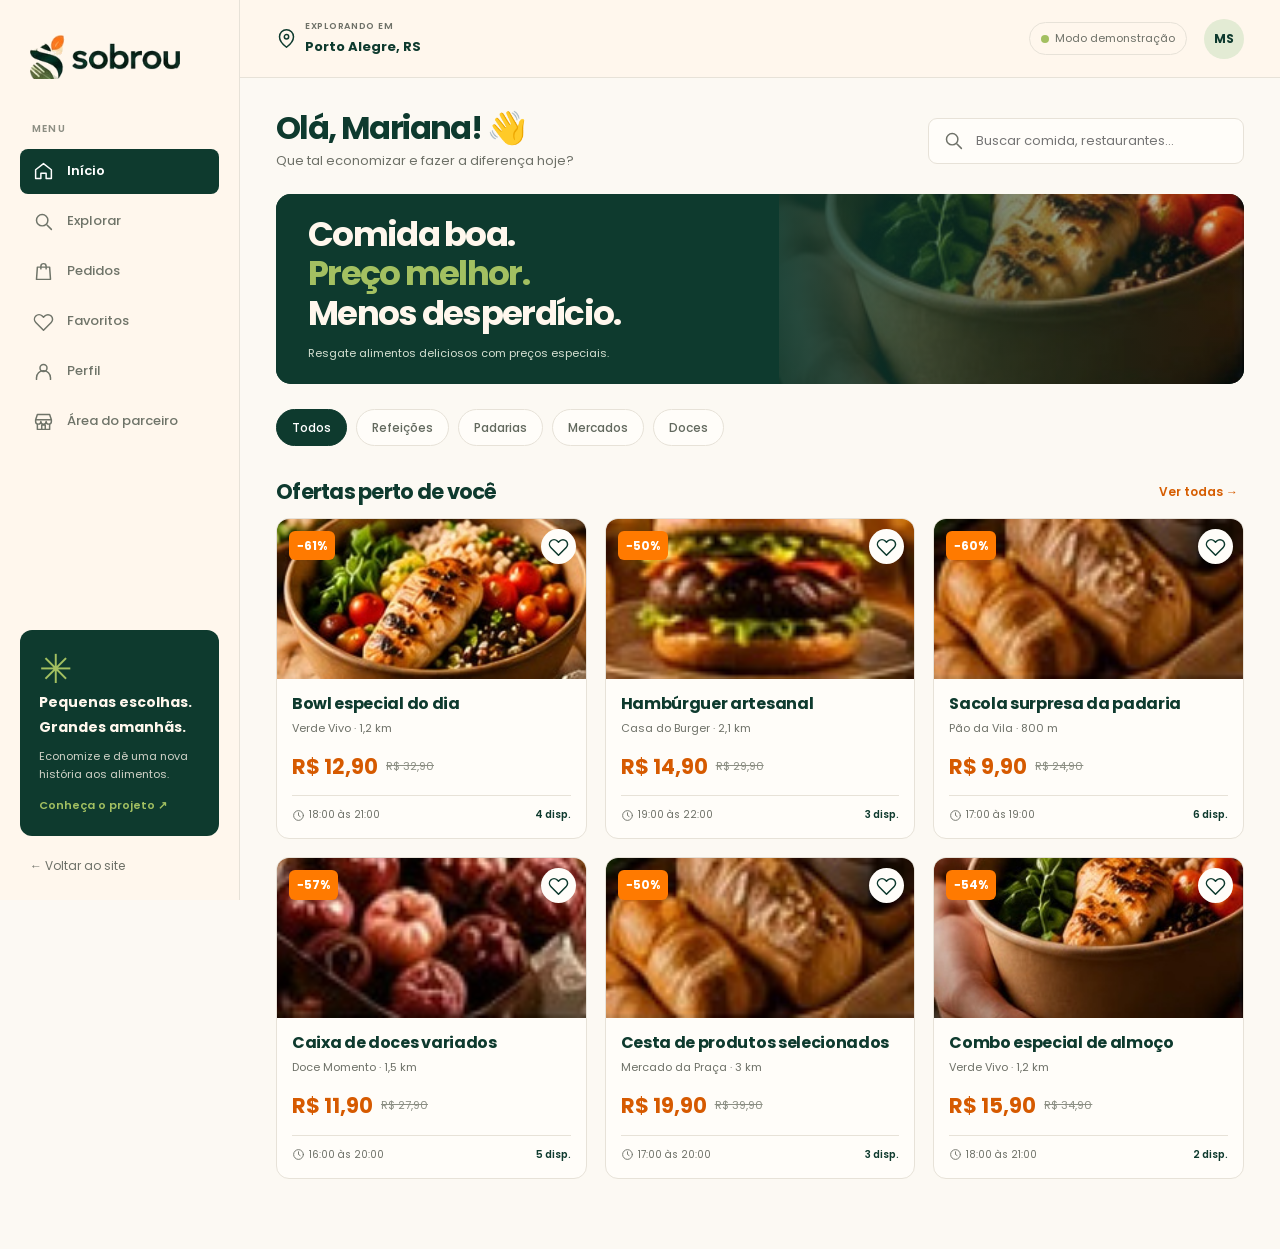
==== app.html @ 49dca66e "first commit" ====
<!doctype html>
<html lang="pt-BR">
<head>
  <meta charset="utf-8"><meta name="viewport" content="width=device-width, initial-scale=1, viewport-fit=cover">
  <meta name="theme-color" content="#0e3a2e">
  <meta name="description" content="Demonstração interativa do aplicativo Sobrou.">
  <title>Sobrou — Explore ofertas</title>
  <link rel="icon" href="assets/icon.png"><link rel="manifest" href="manifest.webmanifest"><link rel="stylesheet" href="styles.css">
</head>
<body class="app-body">
  <svg xmlns="http://www.w3.org/2000/svg" class="svg-defs" aria-hidden="true">
    <symbol id="i-home" viewBox="0 0 24 24"><path d="m3 10 9-7 9 7v10h-6v-6H9v6H3z"/></symbol>
    <symbol id="i-search" viewBox="0 0 24 24"><circle cx="10.5" cy="10.5" r="6.5"/><path d="m16 16 5 5"/></symbol>
    <symbol id="i-bag" viewBox="0 0 24 24"><path d="M5 7h14l1 14H4L5 7Z"/><path d="M9 9V6a3 3 0 0 1 6 0v3"/></symbol>
    <symbol id="i-heart" viewBox="0 0 24 24"><path d="M20.8 5.7a5.2 5.2 0 0 0-7.4 0L12 7.1l-1.4-1.4a5.2 5.2 0 1 0-7.4 7.4L12 22l8.8-8.9a5.2 5.2 0 0 0 0-7.4Z"/></symbol>
    <symbol id="i-user" viewBox="0 0 24 24"><circle cx="12" cy="8" r="4"/><path d="M4 21v-2a8 8 0 0 1 16 0v2"/></symbol>
    <symbol id="i-shop" viewBox="0 0 24 24"><path d="M3 10 5 4h14l2 6M3 10v2a3 3 0 0 0 6 0 3 3 0 0 0 6 0 3 3 0 0 0 6 0v-2H3Zm2 5v6h14v-6M10 21v-5h4v5"/></symbol>
    <symbol id="i-pin" viewBox="0 0 24 24"><path d="M20 10c0 6-8 12-8 12S4 16 4 10a8 8 0 1 1 16 0Z"/><circle cx="12" cy="10" r="2.5"/></symbol>
    <symbol id="i-clock" viewBox="0 0 24 24"><circle cx="12" cy="12" r="9"/><path d="M12 7v5l3 2"/></symbol>
    <symbol id="i-arrow" viewBox="0 0 24 24"><path d="M5 12h14m-6-6 6 6-6 6"/></symbol>
    <symbol id="i-check" viewBox="0 0 24 24"><path d="m5 12 4 4L19 6"/></symbol>
  </svg>
  <aside class="app-sidebar">
    <a class="brand app-brand" href="index.html"><img src="assets/logo.png" alt="Sobrou"></a>
    <div class="sidebar-caption">MENU</div>
    <nav id="desktop-nav" aria-label="Menu do aplicativo"></nav>
    <div class="sidebar-card"><div class="sidebar-card-leaf">✳</div><b>Pequenas escolhas.<br>Grandes amanhãs.</b><p>Economize e dê uma nova história aos alimentos.</p><a href="index.html">Conheça o projeto ↗</a></div>
    <a class="back-website" href="index.html">← Voltar ao site</a>
  </aside>
  <main class="app-main">
    <header class="app-header"><a class="brand mobile-brand" href="index.html"><img src="assets/logo.png" alt="Sobrou"></a><div class="location"><svg class="icon"><use href="#i-pin"/></svg><div><small>EXPLORANDO EM</small><b>Porto Alegre, RS</b></div></div><span class="demo-label"><span class="status-dot"></span> Modo demonstração</span><button class="avatar" aria-label="Meu perfil" data-view="profile">MS</button></header>
    <section id="app-content" class="app-content" aria-live="polite"></section>
  </main>
  <nav id="mobile-nav" class="mobile-nav" aria-label="Menu do aplicativo"></nav>
  <dialog id="modal" class="app-modal" aria-labelledby="modal-title"><div id="modal-content"></div></dialog>
  <div id="toast" class="toast" role="status"></div>
  <script src="app.js" defer></script>
</body>
</html>
---- styles.css ----
@import url('https://fonts.googleapis.com/css2?family=Poppins:wght@400;500;600;700;800&display=swap');
:root{--green:#0e3a2e;--green-deep:#082e24;--orange:#ff7a00;--cream:#fff7ed;--sage:#a3c061;--ink:#1f1f1f;--muted:#6e7168;--line:#e7e2d8;--white:#fffdf9;--font:Poppins,Arial,sans-serif}
*{box-sizing:border-box}html{scroll-behavior:smooth}body{margin:0;background:var(--cream);color:var(--ink);font-family:var(--font);line-height:1.6}a{color:inherit;text-decoration:none}button,input,select{font:inherit}button{cursor:pointer}img{max-width:100%;display:block}button:focus-visible,a:focus-visible,input:focus-visible,select:focus-visible{outline:3px solid #f5a64a;outline-offset:3px}h1,h2,h3,p{margin:0}h1,h2,h3{line-height:1.1;letter-spacing:-.045em}em{font-style:normal;color:var(--orange)}.wrap{width:min(1180px,calc(100% - 72px));margin-inline:auto}.brand img{width:150px;height:auto}.button{display:inline-flex;align-items:center;justify-content:center;gap:16px;padding:15px 22px;border:0;border-radius:9px;font-size:14px;font-weight:600;white-space:nowrap;transition:transform .2s,opacity .2s}.button:hover{transform:translateY(-2px);opacity:.9}.button-dark{background:var(--green);color:var(--cream)}.button-orange{background:var(--orange);color:#221500}.button-outline{background:transparent;border:1px solid var(--line);color:var(--green)}.button span{font-size:20px;line-height:1}.eyebrow{font-size:11px;letter-spacing:.15em;font-weight:700;color:var(--green);display:inline-flex;align-items:center;gap:8px}.status-dot{height:8px;width:8px;border-radius:50%;background:var(--sage);display:inline-block}.site-header{width:min(1180px,calc(100% - 72px));margin:auto;display:flex;align-items:center;justify-content:space-between;gap:30px;padding:24px 0;border-bottom:1px solid var(--line)}.site-nav{display:flex;gap:28px;align-items:center;font-size:13px;font-weight:500;color:#596057}.site-nav a:hover{color:var(--orange)}.hero{display:grid;grid-template-columns:1fr 1fr;align-items:center;gap:70px;min-height:590px;padding-block:65px 82px}.hero h1{font-size:clamp(55px,6.3vw,92px);font-weight:800;color:var(--green);line-height:1.02;margin:24px 0;letter-spacing:-.07em}.hero-copy>p{max-width:500px;font-size:17px;color:#646961;line-height:1.8}.hero-actions{display:flex;align-items:center;gap:22px;flex-wrap:wrap;margin-top:34px}.text-link{font-size:13px;font-weight:600;color:var(--green);display:flex;gap:10px;align-items:center}.text-link:hover{color:var(--orange)}.hero-note{display:flex;gap:8px;align-items:center;margin-top:25px;font-size:12px;color:var(--muted)}.mini-icon{display:grid;place-items:center;width:20px;height:20px;border-radius:50%;background:#e5edda;color:var(--green);font-weight:bold}.hero-visual{position:relative;min-height:480px;border-radius:110px 20px 110px 20px;background:var(--green);isolation:isolate}.hero-visual>img{position:absolute;inset:0;width:100%;height:100%;object-fit:cover;border-radius:inherit}.hero-overlay{position:absolute;inset:0;background:linear-gradient(0deg,rgba(0,23,15,.88),transparent 65%);border-radius:inherit}.hero-image-label{position:absolute;bottom:43px;left:38px;color:#fff;line-height:1.1}.hero-image-label span{font-size:10px;letter-spacing:.15em;font-weight:600}.hero-image-label strong{display:block;font-size:45px;letter-spacing:-.05em;margin-top:8px}.float-offer{position:absolute;right:-17px;top:29px;display:flex;gap:12px;align-items:center;background:var(--white);padding:12px;border-radius:12px;box-shadow:0 15px 45px #0004}.float-thumb{width:64px;height:64px;border-radius:8px;overflow:hidden}.float-thumb img{width:100%;height:100%;object-fit:cover}.float-offer small{display:block;color:var(--muted);font-size:8px;letter-spacing:.08em}.float-offer b{display:block;font-size:12px}.float-offer strong{font-size:14px;color:#da5b00}.float-offer del{font-size:9px;color:var(--muted)}.discount{padding:5px 8px;background:var(--orange);color:#fff;border-radius:6px;font-size:12px;font-weight:700;white-space:nowrap}.float-offer .discount{align-self:flex-start}.hero-stamp{position:absolute;right:-12px;bottom:-20px;background:var(--sage);color:var(--green);width:125px;height:125px;border-radius:50%;display:flex;flex-direction:column;align-items:center;justify-content:center;font-size:44px;line-height:1.05;transform:rotate(-8deg);border:5px solid var(--cream)}.hero-stamp small{font-size:9px;text-align:center;font-weight:700;letter-spacing:.07em}.value-strip{background:var(--green);color:var(--cream)}.strip-inner{display:grid;grid-template-columns:repeat(3,1fr);padding:28px 0;gap:24px}.strip-inner>div{display:flex;gap:17px;align-items:center;justify-content:center}.strip-inner>div+div{border-left:1px solid #ffffff30}.strip-icon{display:grid;place-items:center;width:52px;height:52px;border:1px solid #ffffff50;border-radius:50%;font-size:27px;color:var(--sage)}.strip-inner b,.strip-inner small{display:block}.strip-inner b{font-size:14px}.strip-inner small{font-size:12px;opacity:.66}.section{padding-block:95px}.section-heading{display:flex;align-items:end;justify-content:space-between;gap:60px;margin-bottom:42px}.section h2,.impact-copy h2,.final-cta h2{font-size:clamp(38px,4vw,59px);margin-top:13px;color:var(--green);letter-spacing:-.06em}.section-heading p{max-width:455px;color:var(--muted);font-size:15px}.steps{display:grid;grid-template-columns:repeat(3,1fr);gap:18px}.step{background:var(--white);border:1px solid var(--line);border-radius:15px;padding:28px;min-height:210px}.step-top{display:flex;align-items:center;justify-content:space-between;margin-bottom:28px}.step-num{font-size:12px;color:var(--muted);font-weight:600}.step-icon{background:#e9efde;color:var(--green);padding:10px;border-radius:50%;height:50px;width:50px;display:grid;place-items:center;font-size:28px}.step h3{font-size:23px;color:var(--green);margin-bottom:13px}.step p{font-size:14px;color:var(--muted)}.section-cta{display:flex;align-items:center;gap:20px;margin-top:27px}.section-cta>span{font-size:12px;color:var(--muted)}.impact-section{background:var(--green-deep);color:var(--cream);padding:75px 0}.impact-layout{display:grid;grid-template-columns:.85fr 1fr;gap:80px;align-items:center}.impact-photo{height:380px;position:relative;overflow:hidden;border-radius:16px}.impact-photo img{width:100%;height:100%;object-fit:cover;object-position:center 48%}.impact-photo:after{content:"";position:absolute;inset:0;background:linear-gradient(0deg,#001a12cf,transparent 55%)}.impact-photo span{font-size:13px;letter-spacing:.08em;position:absolute;bottom:25px;left:25px;z-index:1}.impact-photo strong{color:var(--orange);font-size:20px}.eyebrow.light{color:var(--sage)}.impact-copy h2{color:var(--cream);margin-bottom:24px}.impact-copy p{color:#d2dad2;max-width:550px}.impact-list{display:grid;gap:14px;margin-top:26px}.impact-list>div{padding-top:14px;border-top:1px solid #ffffff20;font-size:14px;display:flex;align-items:center;gap:15px}.impact-list span{color:var(--sage);font-size:12px;font-weight:700}.partners{display:grid;grid-template-columns:1fr 1fr;gap:70px;align-items:center}.partners-copy>p{color:var(--muted);margin:22px 0}.check-list{list-style:none;padding:0;display:grid;gap:12px;margin:0 0 27px;font-size:14px}.check-list li:before{content:"✓";display:inline-grid;place-items:center;color:var(--green);background:#e4ecd7;border-radius:50%;width:23px;height:23px;margin-right:9px;font-weight:bold}.partner-photo{height:340px;position:relative;border-radius:20px;overflow:hidden}.partner-photo img{width:100%;height:100%;object-fit:cover}.partner-badge{position:absolute;right:15px;bottom:15px;background:var(--cream);padding:15px;font-size:10px;font-weight:700;color:var(--green);border-radius:9px;line-height:1.4}.partner-badge span{color:var(--orange);font-size:25px;display:block}.final-cta{background:var(--sage);padding:46px 0}.final-inner{display:flex;align-items:center;justify-content:space-between;gap:25px}.site-footer{display:flex;justify-content:space-between;align-items:center;gap:25px;padding:25px 0;font-size:12px;color:var(--muted)}.site-footer .brand img{width:120px}
/* Aplicativo */
.svg-defs{position:absolute;width:0;height:0;overflow:hidden}.icon{width:21px;height:21px;fill:none;stroke:currentColor;stroke-width:1.7;stroke-linecap:round;stroke-linejoin:round;flex:none}.app-body{background:#fcf9f3;min-height:100vh}.app-sidebar{position:fixed;inset:0 auto 0 0;width:240px;background:var(--cream);border-right:1px solid var(--line);padding:25px 20px;display:flex;flex-direction:column;z-index:5}.app-brand{margin:10px 0 42px 10px;display:block}.app-brand img{width:150px}.sidebar-caption{font-size:10px;letter-spacing:.12em;color:#8c8e83;font-weight:600;margin:0 12px 12px}.nav-item{border:0;background:transparent;color:#6f7469;display:flex;gap:13px;align-items:center;width:100%;padding:12px 13px;border-radius:8px;font-size:13px;font-weight:500;text-align:left;margin-bottom:5px}.nav-item:hover{background:#eee9de}.nav-item.active{background:var(--green);color:white;font-weight:600}.sidebar-card{margin-top:auto;border-radius:12px;padding:19px;background:var(--green);color:var(--cream);overflow:hidden;position:relative}.sidebar-card-leaf{font-size:40px;color:var(--sage);line-height:1}.sidebar-card b{font-size:14px;line-height:1.4}.sidebar-card p{font-size:11px;opacity:.8;margin:8px 0}.sidebar-card a{color:var(--sage);font-size:11px;font-weight:600}.back-website{font-size:12px;color:var(--muted);margin:20px 10px 0}.app-main{margin-left:240px;max-width:1700px}.app-header{display:flex;align-items:center;gap:17px;justify-content:space-between;border-bottom:1px solid var(--line);padding:17px 36px;background:var(--cream);height:78px}.location{display:flex;gap:8px;align-items:center;color:var(--green)}.location small{display:block;font-size:9px;font-weight:600;letter-spacing:.08em;color:var(--muted)}.location b{font-size:13px}.demo-label{margin-left:auto;display:flex;align-items:center;gap:6px;font-size:11px;color:var(--muted);padding:7px 11px;border:1px solid var(--line);border-radius:20px}.avatar{background:#e3ebd4;border:none;border-radius:50%;color:var(--green);width:40px;height:40px;font-size:12px;font-weight:700}.mobile-brand,.mobile-nav{display:none}.app-content{padding:32px 36px 70px;max-width:1250px;margin:auto}.app-title{display:flex;align-items:center;justify-content:space-between;gap:15px;margin-bottom:22px}.app-title h1{font-size:32px;color:var(--green);letter-spacing:-.05em}.app-title p{font-size:13px;color:var(--muted);margin-top:6px}.searchbox{display:flex;align-items:center;gap:10px;border:1px solid var(--line);border-radius:9px;background:var(--white);height:46px;padding:0 14px;min-width:250px;color:var(--muted)}.searchbox input{background:none;flex:1;border:0;outline:0;min-width:0;font-size:13px;color:var(--ink)}.app-banner{border-radius:15px;background:var(--green);height:190px;display:flex;position:relative;overflow:hidden;margin:0 0 25px;color:var(--cream);align-items:center;padding:25px 32px;isolation:isolate}.app-banner:after{content:"";position:absolute;inset:0;z-index:-1;background:linear-gradient(90deg,var(--green) 0%,var(--green) 46%,#0e3a2e25 100%)}.app-banner img{position:absolute;right:0;width:48%;height:100%;object-fit:cover;z-index:-2}.app-banner h2{font-size:34px;letter-spacing:-.05em;line-height:1.16}.app-banner h2 em{color:var(--sage)}.app-banner small{display:block;font-size:11px;color:#d5e0d2;margin-top:12px}.category-bar{display:flex;gap:9px;overflow:auto;padding:0 0 10px;scrollbar-width:none}.chip{display:inline-flex;align-items:center;gap:6px;border:1px solid var(--line);background:var(--white);border-radius:30px;padding:8px 15px;font-size:12px;font-weight:500;color:#62695e;white-space:nowrap}.chip.active{color:white;background:var(--green);border-color:var(--green)}.subheading{display:flex;justify-content:space-between;align-items:center;margin:24px 0 15px;gap:12px}.subheading h2{font-size:21px;color:var(--green);letter-spacing:-.035em}.subheading span,.subheading button{font-size:12px;color:#d65d00;background:none;border:0;font-weight:600}.sort-control{border:1px solid var(--line);background:var(--white);color:var(--green);padding:7px 10px;border-radius:7px;font-size:12px}.offer-grid{display:grid;grid-template-columns:repeat(3,minmax(0,1fr));gap:18px}.offer-card{background:var(--white);border:1px solid var(--line);border-radius:13px;overflow:hidden;position:relative;cursor:pointer;transition:.2s}.offer-card:hover{transform:translateY(-3px);box-shadow:0 8px 25px #0e3a2e10}.offer-image{position:relative;height:160px;background:#e1ddcd}.offer-image img{height:100%;width:100%;object-fit:cover}.offer-image .discount{position:absolute;top:12px;left:12px}.favorite-btn{position:absolute;right:10px;top:10px;width:35px;height:35px;border:0;border-radius:50%;display:grid;place-items:center;background:var(--white);color:var(--green)}.favorite-btn.filled{color:var(--orange)}.favorite-btn.filled .icon{fill:var(--orange)}.offer-info{padding:15px}.offer-info h3{font-size:16px;color:var(--green);line-height:1.25;letter-spacing:-.02em}.offer-meta{display:flex;gap:5px;font-size:11px;color:var(--muted);margin:6px 0 12px;flex-wrap:wrap}.offer-price{display:flex;gap:8px;align-items:center;flex-wrap:wrap}.offer-price strong{color:#d65a00;font-size:21px;font-weight:700}.offer-price del{font-size:11px;color:#8b8e83}.offer-bottom{border-top:1px solid var(--line);display:flex;align-items:center;justify-content:space-between;gap:5px;padding-top:11px;margin-top:12px;color:var(--muted);font-size:10px}.offer-bottom .icon{height:13px;width:13px}.offer-bottom span{display:flex;align-items:center;gap:4px}.offer-bottom b{color:var(--green);font-weight:600}.empty{border:1px dashed var(--line);border-radius:12px;text-align:center;padding:60px 20px;background:var(--white);color:var(--muted);grid-column:1/-1}.empty h3{color:var(--green);margin:10px 0}.empty .button{margin-top:15px}.empty .icon{width:32px;height:32px;color:var(--sage)}.app-modal{padding:0;border:0;border-radius:18px;width:min(510px,calc(100% - 28px));max-height:min(90vh,800px);background:var(--white);color:var(--ink);overflow:auto;box-shadow:0 15px 80px #0004}.app-modal::backdrop{background:#092c25a1;backdrop-filter:blur(2px)}.modal-top{display:flex;align-items:center;gap:12px;justify-content:space-between;padding:20px 23px;border-bottom:1px solid var(--line)}.modal-top h2{color:var(--green);font-size:21px;letter-spacing:-.04em}.close-btn{height:35px;width:35px;background:var(--cream);border:1px solid var(--line);border-radius:50%;font-size:21px;line-height:1;color:var(--green)}.modal-photo{height:210px;width:100%;object-fit:cover}.modal-body{padding:24px}.modal-body h2{font-size:27px;color:var(--green);margin:8px 0}.modal-body p{font-size:13px;color:var(--muted);margin:11px 0}.modal-detail{display:grid;gap:11px;padding:15px;background:var(--cream);border-radius:9px;margin:18px 0}.modal-detail div{display:flex;align-items:center;gap:8px;font-size:12px}.modal-detail .icon{width:16px;height:16px;color:var(--green)}.quantity-row{display:flex;align-items:center;justify-content:space-between;font-size:13px;font-weight:600;margin:20px 0}.quantity{display:flex;align-items:center;gap:16px}.quantity button{height:35px;width:35px;border:1px solid var(--line);background:var(--cream);border-radius:50%;color:var(--green);font-size:18px}.wide{width:100%}.order-summary{display:flex;align-items:center;gap:14px;padding:15px;background:var(--cream);border-radius:10px}.order-summary img{width:78px;height:63px;object-fit:cover;border-radius:7px}.order-summary b{font-size:14px;color:var(--green)}.order-summary small{display:block;color:var(--muted);font-size:11px}.order-summary strong{color:#d65a00}.total-row{display:flex;justify-content:space-between;padding:19px 0;border-bottom:1px solid var(--line);font-weight:600}.payment-options{display:grid;gap:10px;margin:14px 0}.payment-options label{display:flex;gap:10px;padding:11px;border:1px solid var(--line);border-radius:8px;font-size:13px;align-items:center}.payment-options input{accent-color:var(--green)}.notice{padding:12px;background:#fff0dc;color:#9b5e16;border-radius:8px;font-size:12px;margin:15px 0}.success{text-align:center;padding:38px 23px}.success-icon{width:90px;height:90px;border-radius:50%;display:grid;place-items:center;margin:0 auto 22px;background:#e3ecd4;color:var(--green);font-size:48px}.order-code{background:var(--cream);border:1px dashed #c5cbb4;border-radius:10px;padding:14px;margin:20px 0;font-size:13px;color:var(--muted)}.order-code strong{display:block;color:var(--green);font-size:25px;letter-spacing:.12em}.orders-list{display:grid;gap:15px}.order-card{border:1px solid var(--line);padding:19px;background:var(--white);border-radius:12px}.order-top{display:flex;justify-content:space-between;align-items:center;margin-bottom:15px;font-size:12px;font-weight:700;color:var(--green)}.pill{font-size:11px;padding:5px 9px;background:#ffe7c6;color:#975308;border-radius:20px;font-weight:600}.pill.green{color:var(--green);background:#e0eedb}.order-actions{display:flex;gap:10px;align-items:center;justify-content:space-between;margin-top:14px;font-size:12px}.profile-card{padding:24px;background:var(--white);border:1px solid var(--line);border-radius:13px;max-width:620px}.profile-person{display:flex;gap:16px;align-items:center;padding-bottom:22px;border-bottom:1px solid var(--line)}.profile-person .avatar{width:60px;height:60px;font-size:20px;display:grid;place-items:center}.profile-person h2{color:var(--green);font-size:20px}.profile-person p{font-size:13px;color:var(--muted)}.profile-link{width:100%;border:0;border-bottom:1px solid var(--line);display:flex;align-items:center;gap:12px;background:none;color:var(--green);padding:16px 0;text-align:left;font-size:13px}.profile-link span{margin-left:auto}.merchant-stats{display:grid;grid-template-columns:repeat(3,1fr);gap:14px;margin:20px 0}.stat{padding:20px;border:1px solid var(--line);border-radius:12px;background:var(--white)}.stat small{font-size:12px;color:var(--muted)}.stat strong{display:block;font-size:25px;color:var(--green);letter-spacing:-.05em}.merchant-offer{display:flex;align-items:center;gap:14px;border:1px solid var(--line);border-radius:10px;background:var(--white);padding:13px;margin-bottom:12px}.merchant-offer img{width:70px;height:60px;border-radius:7px;object-fit:cover}.merchant-offer b{font-size:13px;color:var(--green)}.merchant-offer small{display:block;font-size:11px;color:var(--muted)}.toggle{margin-left:auto;border:0;border-radius:18px;background:var(--green);width:42px;height:25px;padding:3px;display:flex;align-items:center;justify-content:flex-end}.toggle.off{background:#b9bdb5;justify-content:flex-start}.toggle:before{content:"";width:19px;height:19px;border-radius:50%;background:white}.offer-form{display:grid;gap:14px}.offer-form label{font-size:12px;color:var(--green);font-weight:600;display:grid;gap:5px}.offer-form input,.offer-form select{width:100%;background:var(--cream);border:1px solid var(--line);border-radius:8px;padding:10px;font-size:14px}.form-row{display:grid;grid-template-columns:1fr 1fr;gap:11px}.toast{position:fixed;bottom:28px;left:50%;transform:translate(-50%,20px);opacity:0;pointer-events:none;background:var(--green);color:white;padding:13px 20px;border-radius:9px;z-index:20;transition:.25s;font-size:13px;max-width:90%;text-align:center}.toast.show{opacity:1;transform:translate(-50%,0)}.small-text{font-size:12px;color:var(--muted)}
@media(max-width:1050px){.hero{gap:45px}.hero-visual{min-height:425px}.hero-stamp{width:100px;height:100px}.site-nav{gap:17px}.offer-grid{grid-template-columns:repeat(2,minmax(0,1fr))}.app-title{align-items:start;flex-direction:column}.searchbox{width:100%}.impact-layout{gap:45px}}
@media(max-width:760px){.wrap,.site-header{width:calc(100% - 36px)}.site-header{gap:10px;padding:18px 0}.brand img{width:112px}.site-nav{display:none}.nav-cta{font-size:11px;padding:10px 12px;gap:5px}.hero{grid-template-columns:1fr;padding:36px 0 52px;gap:32px;min-height:0}.hero h1{font-size:clamp(48px,12vw,75px);margin:18px 0}.hero-copy>p{font-size:15px}.hero-actions{gap:14px;margin-top:23px}.hero-note{margin-top:15px}.hero-visual{min-height:350px;border-radius:60px 16px 60px 16px;margin-right:5px}.float-offer{top:20px;right:-5px;padding:9px;gap:8px}.float-thumb{width:45px;height:45px}.hero-stamp{right:-7px;bottom:-12px}.hero-image-label{bottom:32px;left:25px}.hero-image-label strong{font-size:34px}.strip-inner{grid-template-columns:1fr;gap:17px;padding:22px 0}.strip-inner>div{justify-content:flex-start}.strip-inner>div+div{border-left:0}.strip-icon{height:40px;width:40px;font-size:21px}.section{padding-block:57px}.section-heading{display:block;margin-bottom:23px}.section-heading p{margin-top:17px}.section h2,.impact-copy h2,.final-cta h2{font-size:37px}.steps{grid-template-columns:1fr}.step{padding:22px;min-height:160px}.step-top{margin-bottom:17px}.section-cta{flex-wrap:wrap;gap:10px}.impact-section{padding:40px 0}.impact-layout,.partners{grid-template-columns:1fr;gap:30px}.impact-photo{height:280px}.impact-copy p{font-size:14px}.partner-photo{height:270px}.final-inner{align-items:flex-start;flex-direction:column}.site-footer{align-items:flex-start;flex-direction:column;gap:9px}.app-sidebar{display:none}.app-main{margin:0}.app-header{height:auto;padding:13px 16px;gap:8px;flex-wrap:wrap}.mobile-brand{display:block}.mobile-brand img{width:106px}.location{order:5;flex-basis:100%;padding-top:7px;gap:6px}.location small{display:none}.location .icon{width:15px;height:15px}.location b{font-size:12px}.demo-label{font-size:9px;padding:5px 7px}.app-header .avatar{height:33px;width:33px}.app-content{padding:19px 15px 99px}.app-title{gap:12px;margin-bottom:17px}.app-title h1{font-size:25px}.app-title p{font-size:12px}.app-banner{height:145px;padding:18px;margin-bottom:17px;border-radius:12px}.app-banner h2{font-size:25px}.app-banner small{font-size:10px;max-width:165px}.chip{font-size:11px;padding:7px 11px}.offer-grid{gap:10px;grid-template-columns:repeat(2,minmax(0,1fr))}.offer-image{height:115px}.offer-image .discount{font-size:10px;padding:4px 6px;top:7px;left:7px}.favorite-btn{height:29px;width:29px;right:7px;top:7px}.favorite-btn .icon{height:17px;width:17px}.offer-info{padding:10px}.offer-info h3{font-size:13px}.offer-meta{font-size:10px;margin:5px 0 7px}.offer-price{gap:5px}.offer-price strong{font-size:17px}.offer-price del{font-size:9px}.offer-bottom{font-size:9px;gap:4px;flex-wrap:wrap}.subheading{margin:17px 0 13px}.subheading h2{font-size:18px}.mobile-nav{display:flex;position:fixed;z-index:10;bottom:0;left:0;right:0;justify-content:space-around;align-items:center;background:var(--cream);border-top:1px solid var(--line);padding:8px 4px max(10px,env(safe-area-inset-bottom));box-shadow:0 -4px 15px #0e3a2e06}.mobile-nav .nav-item{flex-direction:column;gap:4px;text-align:center;font-size:10px;padding:5px 2px;margin:0;width:auto;background:transparent}.mobile-nav .nav-item.active{color:#d65a00}.mobile-nav .icon{width:22px;height:22px}.mobile-nav [data-view=merchant]{display:none}.toast{bottom:80px}.merchant-stats{gap:7px}.stat{padding:12px 9px}.stat strong{font-size:19px}.stat small{font-size:10px}.modal-photo{height:180px}.app-modal{max-height:88vh}.modal-body{padding:20px}}
@media(prefers-reduced-motion:reduce){html{scroll-behavior:auto}*{transition:none!important}}
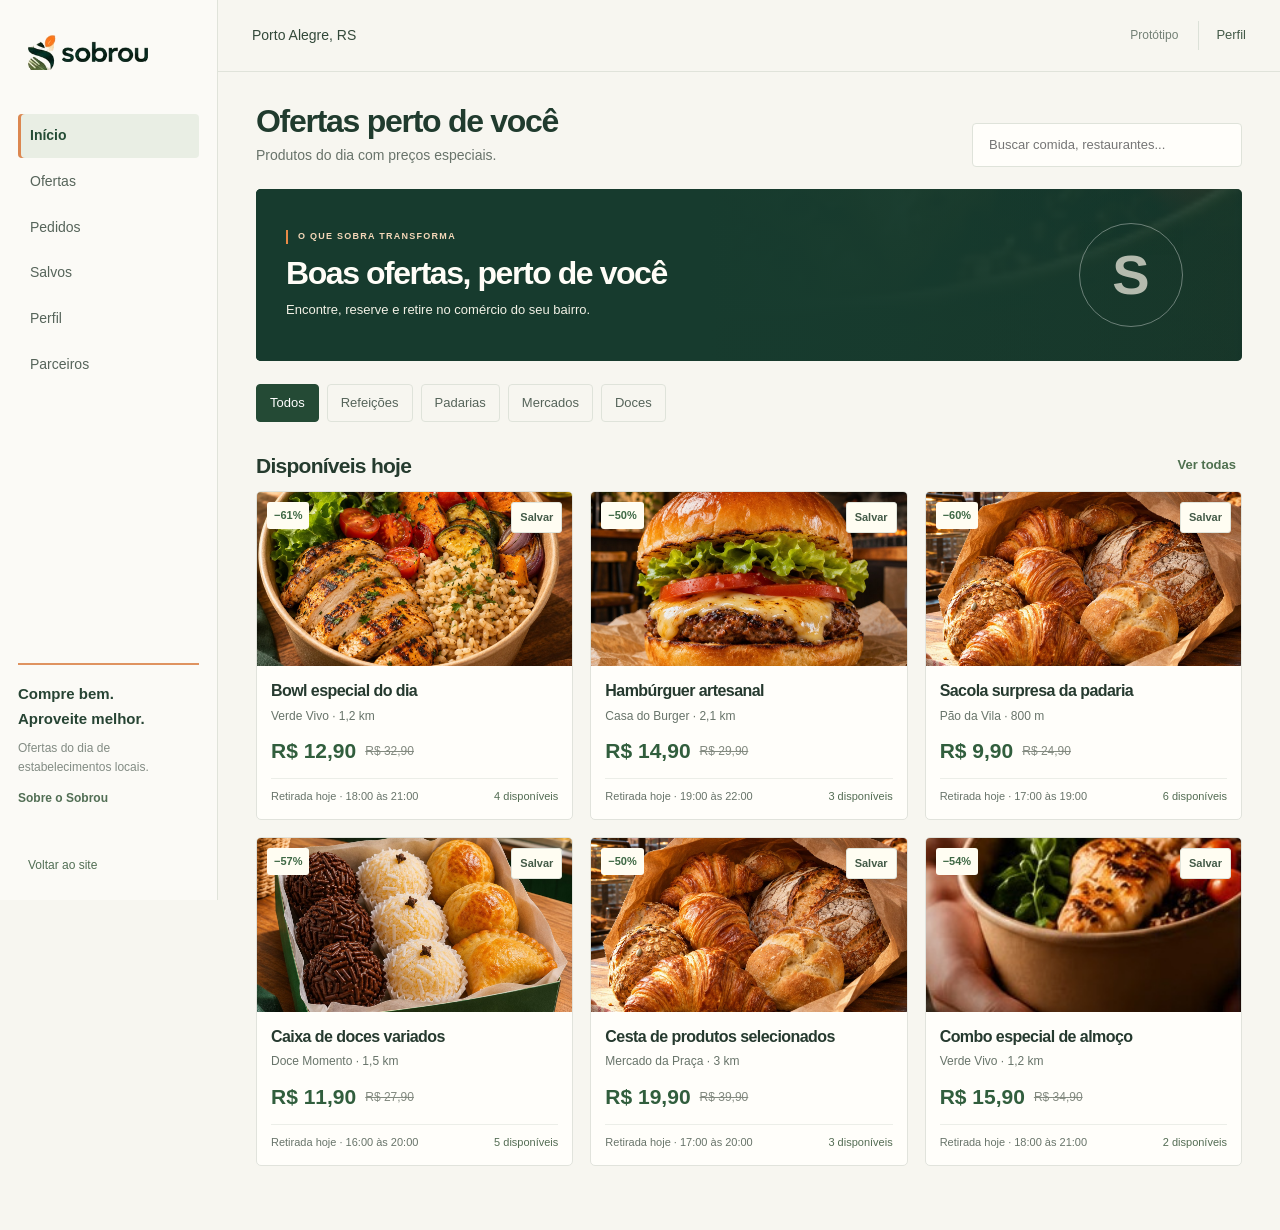
==== commit 5a2a7df4: "Publish Sobrou pitch, app demo and PDF" ====
--- a/app.html
+++ b/app.html
@@ -8,27 +8,14 @@
   <link rel="icon" href="assets/icon.png"><link rel="manifest" href="manifest.webmanifest"><link rel="stylesheet" href="styles.css">
 </head>
 <body class="app-body">
-  <svg xmlns="http://www.w3.org/2000/svg" class="svg-defs" aria-hidden="true">
-    <symbol id="i-home" viewBox="0 0 24 24"><path d="m3 10 9-7 9 7v10h-6v-6H9v6H3z"/></symbol>
-    <symbol id="i-search" viewBox="0 0 24 24"><circle cx="10.5" cy="10.5" r="6.5"/><path d="m16 16 5 5"/></symbol>
-    <symbol id="i-bag" viewBox="0 0 24 24"><path d="M5 7h14l1 14H4L5 7Z"/><path d="M9 9V6a3 3 0 0 1 6 0v3"/></symbol>
-    <symbol id="i-heart" viewBox="0 0 24 24"><path d="M20.8 5.7a5.2 5.2 0 0 0-7.4 0L12 7.1l-1.4-1.4a5.2 5.2 0 1 0-7.4 7.4L12 22l8.8-8.9a5.2 5.2 0 0 0 0-7.4Z"/></symbol>
-    <symbol id="i-user" viewBox="0 0 24 24"><circle cx="12" cy="8" r="4"/><path d="M4 21v-2a8 8 0 0 1 16 0v2"/></symbol>
-    <symbol id="i-shop" viewBox="0 0 24 24"><path d="M3 10 5 4h14l2 6M3 10v2a3 3 0 0 0 6 0 3 3 0 0 0 6 0 3 3 0 0 0 6 0v-2H3Zm2 5v6h14v-6M10 21v-5h4v5"/></symbol>
-    <symbol id="i-pin" viewBox="0 0 24 24"><path d="M20 10c0 6-8 12-8 12S4 16 4 10a8 8 0 1 1 16 0Z"/><circle cx="12" cy="10" r="2.5"/></symbol>
-    <symbol id="i-clock" viewBox="0 0 24 24"><circle cx="12" cy="12" r="9"/><path d="M12 7v5l3 2"/></symbol>
-    <symbol id="i-arrow" viewBox="0 0 24 24"><path d="M5 12h14m-6-6 6 6-6 6"/></symbol>
-    <symbol id="i-check" viewBox="0 0 24 24"><path d="m5 12 4 4L19 6"/></symbol>
-  </svg>
   <aside class="app-sidebar">
     <a class="brand app-brand" href="index.html"><img src="assets/logo.png" alt="Sobrou"></a>
-    <div class="sidebar-caption">MENU</div>
     <nav id="desktop-nav" aria-label="Menu do aplicativo"></nav>
-    <div class="sidebar-card"><div class="sidebar-card-leaf">✳</div><b>Pequenas escolhas.<br>Grandes amanhãs.</b><p>Economize e dê uma nova história aos alimentos.</p><a href="index.html">Conheça o projeto ↗</a></div>
-    <a class="back-website" href="index.html">← Voltar ao site</a>
+    <div class="sidebar-card"><b>Compre bem.<br>Aproveite melhor.</b><p>Ofertas do dia de estabelecimentos locais.</p><a href="index.html">Sobre o Sobrou</a></div>
+    <a class="back-website" href="index.html">Voltar ao site</a>
   </aside>
   <main class="app-main">
-    <header class="app-header"><a class="brand mobile-brand" href="index.html"><img src="assets/logo.png" alt="Sobrou"></a><div class="location"><svg class="icon"><use href="#i-pin"/></svg><div><small>EXPLORANDO EM</small><b>Porto Alegre, RS</b></div></div><span class="demo-label"><span class="status-dot"></span> Modo demonstração</span><button class="avatar" aria-label="Meu perfil" data-view="profile">MS</button></header>
+    <header class="app-header"><a class="brand mobile-brand" href="index.html"><img src="assets/logo.png" alt="Sobrou"></a><div class="location"><div><b>Porto Alegre, RS</b></div></div><span class="demo-label">Protótipo</span><button class="profile-button" aria-label="Meu perfil" data-view="profile">Perfil</button></header>
     <section id="app-content" class="app-content" aria-live="polite"></section>
   </main>
   <nav id="mobile-nav" class="mobile-nav" aria-label="Menu do aplicativo"></nav>
--- a/styles.css
+++ b/styles.css
@@ -1,8 +1,33 @@
-@import url('https://fonts.googleapis.com/css2?family=Poppins:wght@400;500;600;700;800&display=swap');
-:root{--green:#0e3a2e;--green-deep:#082e24;--orange:#ff7a00;--cream:#fff7ed;--sage:#a3c061;--ink:#1f1f1f;--muted:#6e7168;--line:#e7e2d8;--white:#fffdf9;--font:Poppins,Arial,sans-serif}
+:root{--green:#173b2e;--green-deep:#102e25;--orange:#b95f2e;--cream:#f7f6f0;--sage:#dce5cf;--ink:#26352c;--muted:#68736b;--line:#e1e3dc;--white:#fffefa;--font:Arial,Helvetica,sans-serif}
 *{box-sizing:border-box}html{scroll-behavior:smooth}body{margin:0;background:var(--cream);color:var(--ink);font-family:var(--font);line-height:1.6}a{color:inherit;text-decoration:none}button,input,select{font:inherit}button{cursor:pointer}img{max-width:100%;display:block}button:focus-visible,a:focus-visible,input:focus-visible,select:focus-visible{outline:3px solid #f5a64a;outline-offset:3px}h1,h2,h3,p{margin:0}h1,h2,h3{line-height:1.1;letter-spacing:-.045em}em{font-style:normal;color:var(--orange)}.wrap{width:min(1180px,calc(100% - 72px));margin-inline:auto}.brand img{width:150px;height:auto}.button{display:inline-flex;align-items:center;justify-content:center;gap:16px;padding:15px 22px;border:0;border-radius:9px;font-size:14px;font-weight:600;white-space:nowrap;transition:transform .2s,opacity .2s}.button:hover{transform:translateY(-2px);opacity:.9}.button-dark{background:var(--green);color:var(--cream)}.button-orange{background:var(--orange);color:#221500}.button-outline{background:transparent;border:1px solid var(--line);color:var(--green)}.button span{font-size:20px;line-height:1}.eyebrow{font-size:11px;letter-spacing:.15em;font-weight:700;color:var(--green);display:inline-flex;align-items:center;gap:8px}.status-dot{height:8px;width:8px;border-radius:50%;background:var(--sage);display:inline-block}.site-header{width:min(1180px,calc(100% - 72px));margin:auto;display:flex;align-items:center;justify-content:space-between;gap:30px;padding:24px 0;border-bottom:1px solid var(--line)}.site-nav{display:flex;gap:28px;align-items:center;font-size:13px;font-weight:500;color:#596057}.site-nav a:hover{color:var(--orange)}.hero{display:grid;grid-template-columns:1fr 1fr;align-items:center;gap:70px;min-height:590px;padding-block:65px 82px}.hero h1{font-size:clamp(55px,6.3vw,92px);font-weight:800;color:var(--green);line-height:1.02;margin:24px 0;letter-spacing:-.07em}.hero-copy>p{max-width:500px;font-size:17px;color:#646961;line-height:1.8}.hero-actions{display:flex;align-items:center;gap:22px;flex-wrap:wrap;margin-top:34px}.text-link{font-size:13px;font-weight:600;color:var(--green);display:flex;gap:10px;align-items:center}.text-link:hover{color:var(--orange)}.hero-note{display:flex;gap:8px;align-items:center;margin-top:25px;font-size:12px;color:var(--muted)}.mini-icon{display:grid;place-items:center;width:20px;height:20px;border-radius:50%;background:#e5edda;color:var(--green);font-weight:bold}.hero-visual{position:relative;min-height:480px;border-radius:110px 20px 110px 20px;background:var(--green);isolation:isolate}.hero-visual>img{position:absolute;inset:0;width:100%;height:100%;object-fit:cover;border-radius:inherit}.hero-overlay{position:absolute;inset:0;background:linear-gradient(0deg,rgba(0,23,15,.88),transparent 65%);border-radius:inherit}.hero-image-label{position:absolute;bottom:43px;left:38px;color:#fff;line-height:1.1}.hero-image-label span{font-size:10px;letter-spacing:.15em;font-weight:600}.hero-image-label strong{display:block;font-size:45px;letter-spacing:-.05em;margin-top:8px}.float-offer{position:absolute;right:-17px;top:29px;display:flex;gap:12px;align-items:center;background:var(--white);padding:12px;border-radius:12px;box-shadow:0 15px 45px #0004}.float-thumb{width:64px;height:64px;border-radius:8px;overflow:hidden}.float-thumb img{width:100%;height:100%;object-fit:cover}.float-offer small{display:block;color:var(--muted);font-size:8px;letter-spacing:.08em}.float-offer b{display:block;font-size:12px}.float-offer strong{font-size:14px;color:#da5b00}.float-offer del{font-size:9px;color:var(--muted)}.discount{padding:5px 8px;background:var(--orange);color:#fff;border-radius:6px;font-size:12px;font-weight:700;white-space:nowrap}.float-offer .discount{align-self:flex-start}.hero-stamp{position:absolute;right:-12px;bottom:-20px;background:var(--sage);color:var(--green);width:125px;height:125px;border-radius:50%;display:flex;flex-direction:column;align-items:center;justify-content:center;font-size:44px;line-height:1.05;transform:rotate(-8deg);border:5px solid var(--cream)}.hero-stamp small{font-size:9px;text-align:center;font-weight:700;letter-spacing:.07em}.value-strip{background:var(--green);color:var(--cream)}.strip-inner{display:grid;grid-template-columns:repeat(3,1fr);padding:28px 0;gap:24px}.strip-inner>div{display:flex;gap:17px;align-items:center;justify-content:center}.strip-inner>div+div{border-left:1px solid #ffffff30}.strip-icon{display:grid;place-items:center;width:52px;height:52px;border:1px solid #ffffff50;border-radius:50%;font-size:27px;color:var(--sage)}.strip-inner b,.strip-inner small{display:block}.strip-inner b{font-size:14px}.strip-inner small{font-size:12px;opacity:.66}.section{padding-block:95px}.section-heading{display:flex;align-items:end;justify-content:space-between;gap:60px;margin-bottom:42px}.section h2,.impact-copy h2,.final-cta h2{font-size:clamp(38px,4vw,59px);margin-top:13px;color:var(--green);letter-spacing:-.06em}.section-heading p{max-width:455px;color:var(--muted);font-size:15px}.steps{display:grid;grid-template-columns:repeat(3,1fr);gap:18px}.step{background:var(--white);border:1px solid var(--line);border-radius:15px;padding:28px;min-height:210px}.step-top{display:flex;align-items:center;justify-content:space-between;margin-bottom:28px}.step-num{font-size:12px;color:var(--muted);font-weight:600}.step-icon{background:#e9efde;color:var(--green);padding:10px;border-radius:50%;height:50px;width:50px;display:grid;place-items:center;font-size:28px}.step h3{font-size:23px;color:var(--green);margin-bottom:13px}.step p{font-size:14px;color:var(--muted)}.section-cta{display:flex;align-items:center;gap:20px;margin-top:27px}.section-cta>span{font-size:12px;color:var(--muted)}.impact-section{background:var(--green-deep);color:var(--cream);padding:75px 0}.impact-layout{display:grid;grid-template-columns:.85fr 1fr;gap:80px;align-items:center}.impact-photo{height:380px;position:relative;overflow:hidden;border-radius:16px}.impact-photo img{width:100%;height:100%;object-fit:cover;object-position:center 48%}.impact-photo:after{content:"";position:absolute;inset:0;background:linear-gradient(0deg,#001a12cf,transparent 55%)}.impact-photo span{font-size:13px;letter-spacing:.08em;position:absolute;bottom:25px;left:25px;z-index:1}.impact-photo strong{color:var(--orange);font-size:20px}.eyebrow.light{color:var(--sage)}.impact-copy h2{color:var(--cream);margin-bottom:24px}.impact-copy p{color:#d2dad2;max-width:550px}.impact-list{display:grid;gap:14px;margin-top:26px}.impact-list>div{padding-top:14px;border-top:1px solid #ffffff20;font-size:14px;display:flex;align-items:center;gap:15px}.impact-list span{color:var(--sage);font-size:12px;font-weight:700}.partners{display:grid;grid-template-columns:1fr 1fr;gap:70px;align-items:center}.partners-copy>p{color:var(--muted);margin:22px 0}.check-list{list-style:none;padding:0;display:grid;gap:12px;margin:0 0 27px;font-size:14px}.check-list li:before{content:"✓";display:inline-grid;place-items:center;color:var(--green);background:#e4ecd7;border-radius:50%;width:23px;height:23px;margin-right:9px;font-weight:bold}.partner-photo{height:340px;position:relative;border-radius:20px;overflow:hidden}.partner-photo img{width:100%;height:100%;object-fit:cover}.partner-badge{position:absolute;right:15px;bottom:15px;background:var(--cream);padding:15px;font-size:10px;font-weight:700;color:var(--green);border-radius:9px;line-height:1.4}.partner-badge span{color:var(--orange);font-size:25px;display:block}.final-cta{background:var(--sage);padding:46px 0}.final-inner{display:flex;align-items:center;justify-content:space-between;gap:25px}.site-footer{display:flex;justify-content:space-between;align-items:center;gap:25px;padding:25px 0;font-size:12px;color:var(--muted)}.site-footer .brand img{width:120px}
 /* Aplicativo */
 .svg-defs{position:absolute;width:0;height:0;overflow:hidden}.icon{width:21px;height:21px;fill:none;stroke:currentColor;stroke-width:1.7;stroke-linecap:round;stroke-linejoin:round;flex:none}.app-body{background:#fcf9f3;min-height:100vh}.app-sidebar{position:fixed;inset:0 auto 0 0;width:240px;background:var(--cream);border-right:1px solid var(--line);padding:25px 20px;display:flex;flex-direction:column;z-index:5}.app-brand{margin:10px 0 42px 10px;display:block}.app-brand img{width:150px}.sidebar-caption{font-size:10px;letter-spacing:.12em;color:#8c8e83;font-weight:600;margin:0 12px 12px}.nav-item{border:0;background:transparent;color:#6f7469;display:flex;gap:13px;align-items:center;width:100%;padding:12px 13px;border-radius:8px;font-size:13px;font-weight:500;text-align:left;margin-bottom:5px}.nav-item:hover{background:#eee9de}.nav-item.active{background:var(--green);color:white;font-weight:600}.sidebar-card{margin-top:auto;border-radius:12px;padding:19px;background:var(--green);color:var(--cream);overflow:hidden;position:relative}.sidebar-card-leaf{font-size:40px;color:var(--sage);line-height:1}.sidebar-card b{font-size:14px;line-height:1.4}.sidebar-card p{font-size:11px;opacity:.8;margin:8px 0}.sidebar-card a{color:var(--sage);font-size:11px;font-weight:600}.back-website{font-size:12px;color:var(--muted);margin:20px 10px 0}.app-main{margin-left:240px;max-width:1700px}.app-header{display:flex;align-items:center;gap:17px;justify-content:space-between;border-bottom:1px solid var(--line);padding:17px 36px;background:var(--cream);height:78px}.location{display:flex;gap:8px;align-items:center;color:var(--green)}.location small{display:block;font-size:9px;font-weight:600;letter-spacing:.08em;color:var(--muted)}.location b{font-size:13px}.demo-label{margin-left:auto;display:flex;align-items:center;gap:6px;font-size:11px;color:var(--muted);padding:7px 11px;border:1px solid var(--line);border-radius:20px}.avatar{background:#e3ebd4;border:none;border-radius:50%;color:var(--green);width:40px;height:40px;font-size:12px;font-weight:700}.mobile-brand,.mobile-nav{display:none}.app-content{padding:32px 36px 70px;max-width:1250px;margin:auto}.app-title{display:flex;align-items:center;justify-content:space-between;gap:15px;margin-bottom:22px}.app-title h1{font-size:32px;color:var(--green);letter-spacing:-.05em}.app-title p{font-size:13px;color:var(--muted);margin-top:6px}.searchbox{display:flex;align-items:center;gap:10px;border:1px solid var(--line);border-radius:9px;background:var(--white);height:46px;padding:0 14px;min-width:250px;color:var(--muted)}.searchbox input{background:none;flex:1;border:0;outline:0;min-width:0;font-size:13px;color:var(--ink)}.app-banner{border-radius:15px;background:var(--green);height:190px;display:flex;position:relative;overflow:hidden;margin:0 0 25px;color:var(--cream);align-items:center;padding:25px 32px;isolation:isolate}.app-banner:after{content:"";position:absolute;inset:0;z-index:-1;background:linear-gradient(90deg,var(--green) 0%,var(--green) 46%,#0e3a2e25 100%)}.app-banner img{position:absolute;right:0;width:48%;height:100%;object-fit:cover;z-index:-2}.app-banner h2{font-size:34px;letter-spacing:-.05em;line-height:1.16}.app-banner h2 em{color:var(--sage)}.app-banner small{display:block;font-size:11px;color:#d5e0d2;margin-top:12px}.category-bar{display:flex;gap:9px;overflow:auto;padding:0 0 10px;scrollbar-width:none}.chip{display:inline-flex;align-items:center;gap:6px;border:1px solid var(--line);background:var(--white);border-radius:30px;padding:8px 15px;font-size:12px;font-weight:500;color:#62695e;white-space:nowrap}.chip.active{color:white;background:var(--green);border-color:var(--green)}.subheading{display:flex;justify-content:space-between;align-items:center;margin:24px 0 15px;gap:12px}.subheading h2{font-size:21px;color:var(--green);letter-spacing:-.035em}.subheading span,.subheading button{font-size:12px;color:#d65d00;background:none;border:0;font-weight:600}.sort-control{border:1px solid var(--line);background:var(--white);color:var(--green);padding:7px 10px;border-radius:7px;font-size:12px}.offer-grid{display:grid;grid-template-columns:repeat(3,minmax(0,1fr));gap:18px}.offer-card{background:var(--white);border:1px solid var(--line);border-radius:13px;overflow:hidden;position:relative;cursor:pointer;transition:.2s}.offer-card:hover{transform:translateY(-3px);box-shadow:0 8px 25px #0e3a2e10}.offer-image{position:relative;height:160px;background:#e1ddcd}.offer-image img{height:100%;width:100%;object-fit:cover}.offer-image .discount{position:absolute;top:12px;left:12px}.favorite-btn{position:absolute;right:10px;top:10px;width:35px;height:35px;border:0;border-radius:50%;display:grid;place-items:center;background:var(--white);color:var(--green)}.favorite-btn.filled{color:var(--orange)}.favorite-btn.filled .icon{fill:var(--orange)}.offer-info{padding:15px}.offer-info h3{font-size:16px;color:var(--green);line-height:1.25;letter-spacing:-.02em}.offer-meta{display:flex;gap:5px;font-size:11px;color:var(--muted);margin:6px 0 12px;flex-wrap:wrap}.offer-price{display:flex;gap:8px;align-items:center;flex-wrap:wrap}.offer-price strong{color:#d65a00;font-size:21px;font-weight:700}.offer-price del{font-size:11px;color:#8b8e83}.offer-bottom{border-top:1px solid var(--line);display:flex;align-items:center;justify-content:space-between;gap:5px;padding-top:11px;margin-top:12px;color:var(--muted);font-size:10px}.offer-bottom .icon{height:13px;width:13px}.offer-bottom span{display:flex;align-items:center;gap:4px}.offer-bottom b{color:var(--green);font-weight:600}.empty{border:1px dashed var(--line);border-radius:12px;text-align:center;padding:60px 20px;background:var(--white);color:var(--muted);grid-column:1/-1}.empty h3{color:var(--green);margin:10px 0}.empty .button{margin-top:15px}.empty .icon{width:32px;height:32px;color:var(--sage)}.app-modal{padding:0;border:0;border-radius:18px;width:min(510px,calc(100% - 28px));max-height:min(90vh,800px);background:var(--white);color:var(--ink);overflow:auto;box-shadow:0 15px 80px #0004}.app-modal::backdrop{background:#092c25a1;backdrop-filter:blur(2px)}.modal-top{display:flex;align-items:center;gap:12px;justify-content:space-between;padding:20px 23px;border-bottom:1px solid var(--line)}.modal-top h2{color:var(--green);font-size:21px;letter-spacing:-.04em}.close-btn{height:35px;width:35px;background:var(--cream);border:1px solid var(--line);border-radius:50%;font-size:21px;line-height:1;color:var(--green)}.modal-photo{height:210px;width:100%;object-fit:cover}.modal-body{padding:24px}.modal-body h2{font-size:27px;color:var(--green);margin:8px 0}.modal-body p{font-size:13px;color:var(--muted);margin:11px 0}.modal-detail{display:grid;gap:11px;padding:15px;background:var(--cream);border-radius:9px;margin:18px 0}.modal-detail div{display:flex;align-items:center;gap:8px;font-size:12px}.modal-detail .icon{width:16px;height:16px;color:var(--green)}.quantity-row{display:flex;align-items:center;justify-content:space-between;font-size:13px;font-weight:600;margin:20px 0}.quantity{display:flex;align-items:center;gap:16px}.quantity button{height:35px;width:35px;border:1px solid var(--line);background:var(--cream);border-radius:50%;color:var(--green);font-size:18px}.wide{width:100%}.order-summary{display:flex;align-items:center;gap:14px;padding:15px;background:var(--cream);border-radius:10px}.order-summary img{width:78px;height:63px;object-fit:cover;border-radius:7px}.order-summary b{font-size:14px;color:var(--green)}.order-summary small{display:block;color:var(--muted);font-size:11px}.order-summary strong{color:#d65a00}.total-row{display:flex;justify-content:space-between;padding:19px 0;border-bottom:1px solid var(--line);font-weight:600}.payment-options{display:grid;gap:10px;margin:14px 0}.payment-options label{display:flex;gap:10px;padding:11px;border:1px solid var(--line);border-radius:8px;font-size:13px;align-items:center}.payment-options input{accent-color:var(--green)}.notice{padding:12px;background:#fff0dc;color:#9b5e16;border-radius:8px;font-size:12px;margin:15px 0}.success{text-align:center;padding:38px 23px}.success-icon{width:90px;height:90px;border-radius:50%;display:grid;place-items:center;margin:0 auto 22px;background:#e3ecd4;color:var(--green);font-size:48px}.order-code{background:var(--cream);border:1px dashed #c5cbb4;border-radius:10px;padding:14px;margin:20px 0;font-size:13px;color:var(--muted)}.order-code strong{display:block;color:var(--green);font-size:25px;letter-spacing:.12em}.orders-list{display:grid;gap:15px}.order-card{border:1px solid var(--line);padding:19px;background:var(--white);border-radius:12px}.order-top{display:flex;justify-content:space-between;align-items:center;margin-bottom:15px;font-size:12px;font-weight:700;color:var(--green)}.pill{font-size:11px;padding:5px 9px;background:#ffe7c6;color:#975308;border-radius:20px;font-weight:600}.pill.green{color:var(--green);background:#e0eedb}.order-actions{display:flex;gap:10px;align-items:center;justify-content:space-between;margin-top:14px;font-size:12px}.profile-card{padding:24px;background:var(--white);border:1px solid var(--line);border-radius:13px;max-width:620px}.profile-person{display:flex;gap:16px;align-items:center;padding-bottom:22px;border-bottom:1px solid var(--line)}.profile-person .avatar{width:60px;height:60px;font-size:20px;display:grid;place-items:center}.profile-person h2{color:var(--green);font-size:20px}.profile-person p{font-size:13px;color:var(--muted)}.profile-link{width:100%;border:0;border-bottom:1px solid var(--line);display:flex;align-items:center;gap:12px;background:none;color:var(--green);padding:16px 0;text-align:left;font-size:13px}.profile-link span{margin-left:auto}.merchant-stats{display:grid;grid-template-columns:repeat(3,1fr);gap:14px;margin:20px 0}.stat{padding:20px;border:1px solid var(--line);border-radius:12px;background:var(--white)}.stat small{font-size:12px;color:var(--muted)}.stat strong{display:block;font-size:25px;color:var(--green);letter-spacing:-.05em}.merchant-offer{display:flex;align-items:center;gap:14px;border:1px solid var(--line);border-radius:10px;background:var(--white);padding:13px;margin-bottom:12px}.merchant-offer img{width:70px;height:60px;border-radius:7px;object-fit:cover}.merchant-offer b{font-size:13px;color:var(--green)}.merchant-offer small{display:block;font-size:11px;color:var(--muted)}.toggle{margin-left:auto;border:0;border-radius:18px;background:var(--green);width:42px;height:25px;padding:3px;display:flex;align-items:center;justify-content:flex-end}.toggle.off{background:#b9bdb5;justify-content:flex-start}.toggle:before{content:"";width:19px;height:19px;border-radius:50%;background:white}.offer-form{display:grid;gap:14px}.offer-form label{font-size:12px;color:var(--green);font-weight:600;display:grid;gap:5px}.offer-form input,.offer-form select{width:100%;background:var(--cream);border:1px solid var(--line);border-radius:8px;padding:10px;font-size:14px}.form-row{display:grid;grid-template-columns:1fr 1fr;gap:11px}.toast{position:fixed;bottom:28px;left:50%;transform:translate(-50%,20px);opacity:0;pointer-events:none;background:var(--green);color:white;padding:13px 20px;border-radius:9px;z-index:20;transition:.25s;font-size:13px;max-width:90%;text-align:center}.toast.show{opacity:1;transform:translate(-50%,0)}.small-text{font-size:12px;color:var(--muted)}
 @media(max-width:1050px){.hero{gap:45px}.hero-visual{min-height:425px}.hero-stamp{width:100px;height:100px}.site-nav{gap:17px}.offer-grid{grid-template-columns:repeat(2,minmax(0,1fr))}.app-title{align-items:start;flex-direction:column}.searchbox{width:100%}.impact-layout{gap:45px}}
 @media(max-width:760px){.wrap,.site-header{width:calc(100% - 36px)}.site-header{gap:10px;padding:18px 0}.brand img{width:112px}.site-nav{display:none}.nav-cta{font-size:11px;padding:10px 12px;gap:5px}.hero{grid-template-columns:1fr;padding:36px 0 52px;gap:32px;min-height:0}.hero h1{font-size:clamp(48px,12vw,75px);margin:18px 0}.hero-copy>p{font-size:15px}.hero-actions{gap:14px;margin-top:23px}.hero-note{margin-top:15px}.hero-visual{min-height:350px;border-radius:60px 16px 60px 16px;margin-right:5px}.float-offer{top:20px;right:-5px;padding:9px;gap:8px}.float-thumb{width:45px;height:45px}.hero-stamp{right:-7px;bottom:-12px}.hero-image-label{bottom:32px;left:25px}.hero-image-label strong{font-size:34px}.strip-inner{grid-template-columns:1fr;gap:17px;padding:22px 0}.strip-inner>div{justify-content:flex-start}.strip-inner>div+div{border-left:0}.strip-icon{height:40px;width:40px;font-size:21px}.section{padding-block:57px}.section-heading{display:block;margin-bottom:23px}.section-heading p{margin-top:17px}.section h2,.impact-copy h2,.final-cta h2{font-size:37px}.steps{grid-template-columns:1fr}.step{padding:22px;min-height:160px}.step-top{margin-bottom:17px}.section-cta{flex-wrap:wrap;gap:10px}.impact-section{padding:40px 0}.impact-layout,.partners{grid-template-columns:1fr;gap:30px}.impact-photo{height:280px}.impact-copy p{font-size:14px}.partner-photo{height:270px}.final-inner{align-items:flex-start;flex-direction:column}.site-footer{align-items:flex-start;flex-direction:column;gap:9px}.app-sidebar{display:none}.app-main{margin:0}.app-header{height:auto;padding:13px 16px;gap:8px;flex-wrap:wrap}.mobile-brand{display:block}.mobile-brand img{width:106px}.location{order:5;flex-basis:100%;padding-top:7px;gap:6px}.location small{display:none}.location .icon{width:15px;height:15px}.location b{font-size:12px}.demo-label{font-size:9px;padding:5px 7px}.app-header .avatar{height:33px;width:33px}.app-content{padding:19px 15px 99px}.app-title{gap:12px;margin-bottom:17px}.app-title h1{font-size:25px}.app-title p{font-size:12px}.app-banner{height:145px;padding:18px;margin-bottom:17px;border-radius:12px}.app-banner h2{font-size:25px}.app-banner small{font-size:10px;max-width:165px}.chip{font-size:11px;padding:7px 11px}.offer-grid{gap:10px;grid-template-columns:repeat(2,minmax(0,1fr))}.offer-image{height:115px}.offer-image .discount{font-size:10px;padding:4px 6px;top:7px;left:7px}.favorite-btn{height:29px;width:29px;right:7px;top:7px}.favorite-btn .icon{height:17px;width:17px}.offer-info{padding:10px}.offer-info h3{font-size:13px}.offer-meta{font-size:10px;margin:5px 0 7px}.offer-price{gap:5px}.offer-price strong{font-size:17px}.offer-price del{font-size:9px}.offer-bottom{font-size:9px;gap:4px;flex-wrap:wrap}.subheading{margin:17px 0 13px}.subheading h2{font-size:18px}.mobile-nav{display:flex;position:fixed;z-index:10;bottom:0;left:0;right:0;justify-content:space-around;align-items:center;background:var(--cream);border-top:1px solid var(--line);padding:8px 4px max(10px,env(safe-area-inset-bottom));box-shadow:0 -4px 15px #0e3a2e06}.mobile-nav .nav-item{flex-direction:column;gap:4px;text-align:center;font-size:10px;padding:5px 2px;margin:0;width:auto;background:transparent}.mobile-nav .nav-item.active{color:#d65a00}.mobile-nav .icon{width:22px;height:22px}.mobile-nav [data-view=merchant]{display:none}.toast{bottom:80px}.merchant-stats{gap:7px}.stat{padding:12px 9px}.stat strong{font-size:19px}.stat small{font-size:10px}.modal-photo{height:180px}.app-modal{max-height:88vh}.modal-body{padding:20px}}
 @media(prefers-reduced-motion:reduce){html{scroll-behavior:auto}*{transition:none!important}}
+/* Limpeza visual do site e do protótipo */
+body.landing,body.app-body{background:#f7f6f0;color:#26352c;font-family:Arial,Helvetica,sans-serif;line-height:1.55}body.landing h1,body.landing h2,body.landing h3,body.app-body h1,body.app-body h2,body.app-body h3{letter-spacing:-.035em}body.landing .wrap{width:min(1160px,calc(100% - 64px))}.landing .brand img,.app-body .brand img{width:126px}.landing .button,.app-body .button{border-radius:5px;padding:13px 19px;font-size:14px;font-weight:600;box-shadow:none;transform:none}.landing .button:hover,.app-body .button:hover{transform:none;opacity:.88}.landing .eyebrow,.landing .status-dot,.landing .hero-note,.landing .mini-icon,.landing .hero-stamp,.landing .strip-icon,.landing .step-icon,.landing .partner-badge{display:none!important}.landing .site-header{width:min(1160px,calc(100% - 64px));padding:20px 0;border-color:#e2e3dc;gap:22px}.landing .site-nav{gap:25px;font-size:14px;color:#4d5c51}.landing .site-nav a:hover{color:var(--orange)}.landing .hero{grid-template-columns:1.03fr .97fr;gap:56px;min-height:570px;padding-block:58px 67px}.landing .hero h1{font-size:clamp(54px,6vw,78px);font-weight:650;line-height:1.04;letter-spacing:-.06em;margin:0 0 23px;color:#173b2e}.landing .hero h1 em{color:#b95f2e}.landing .hero-copy>p{max-width:505px;font-size:17px;line-height:1.7;color:#58665c}.landing .hero-actions{gap:22px;margin-top:29px}.landing .text-link{font-size:14px;font-weight:500}.landing .hero-visual{min-height:440px;height:440px;border-radius:8px 8px 70px 8px;background:#dce5d7}.landing .hero-visual>img{border-radius:inherit}.landing .hero-overlay{border-radius:inherit;background:linear-gradient(0deg,rgba(10,37,27,.65),transparent 52%)}.landing .hero-image-label{left:27px;bottom:27px}.landing .hero-image-label span{display:none}.landing .hero-image-label strong{font-size:33px;font-weight:600;letter-spacing:-.045em}.landing .float-offer{right:15px;top:15px;gap:10px;padding:9px 12px;border:1px solid #e4e5dc;border-radius:5px;box-shadow:0 7px 24px #1b30201c}.landing .float-thumb{width:48px;height:48px;border-radius:3px}.landing .float-offer small{display:none}.landing .float-offer b{font-size:12px}.landing .float-offer strong{font-size:14px;color:#48714c}.landing .float-offer del{font-size:10px}.landing .float-offer .discount{padding:4px 6px;border-radius:3px;background:#edf2e7;color:#476b48;font-size:10px}.landing .value-strip{background:#173b2e;color:#fffdf8}.landing .strip-inner{grid-template-columns:repeat(3,1fr);gap:0;padding:21px 0}.landing .strip-inner>div{justify-content:center;padding:8px 18px;font-size:14px;font-weight:500}.landing .strip-inner>div+div{border-left:1px solid #ffffff35}.landing .strip-inner small{display:none}.landing .section{padding-block:82px}.landing .section-heading{align-items:end;gap:45px;margin-bottom:30px}.landing .section h2,.landing .impact-copy h2,.landing .final-cta h2{font-size:clamp(38px,4.2vw,55px);font-weight:600;letter-spacing:-.045em;color:#173b2e;margin-top:0}.landing .section-heading p{max-width:420px;font-size:15px;color:#637067}.landing .steps{grid-template-columns:repeat(3,1fr);gap:26px}.landing .step{min-height:0;padding:18px 0;background:transparent;border:0;border-top:1px solid #d9dfd5;border-radius:0}.landing .step-top{margin:0 0 25px}.landing .step-num{font-size:11px;color:#a3603c}.landing .step h3{font-size:21px;font-weight:600;margin:0 0 9px;color:#203a2d}.landing .step p{font-size:14px;line-height:1.65;color:#637067}.landing .section-cta{gap:15px;margin-top:29px}.landing .section-cta>span{font-size:13px;color:#6d776d}.landing .impact-section{padding:68px 0;background:#e9eee2;color:#24372b}.landing .impact-layout{grid-template-columns:.9fr 1fr;gap:74px}.landing .impact-photo{height:350px;border-radius:5px}.landing .impact-photo:after{display:none}.landing .impact-photo span{display:none}.landing .impact-copy h2{color:#173b2e;margin-bottom:19px}.landing .impact-copy h2 em{color:#b95f2e}.landing .impact-copy p{max-width:550px;font-size:15px;line-height:1.7;color:#56645b}.landing .impact-list{gap:0;margin-top:18px}.landing .impact-list>div{padding:10px 0;border-color:#cbd4c6;font-size:13px;color:#35463a}.landing .impact-list span{display:none}.landing .partners{grid-template-columns:1.05fr .95fr;gap:62px;padding-block:82px}.landing .partners-copy h2{font-size:clamp(37px,4vw,52px);font-weight:600;color:#173b2e}.landing .partners-copy p{font-size:15px;line-height:1.7;color:#5d6a60;margin-top:18px}.landing .check-list{display:grid;gap:6px;margin:18px 0 22px;padding-left:18px;color:#45564a;font-size:14px}.landing .check-list li::marker{color:#80986e}.landing .partner-photo{height:345px;border-radius:5px;overflow:hidden}.landing .partner-photo img{width:100%;height:100%;object-fit:cover}.landing .final-cta{padding:50px 0;background:#e9eee2}.landing .final-inner{gap:28px}.landing .final-cta h2{font-size:clamp(37px,4vw,51px)}.landing .site-footer{padding:25px 0;font-size:12px;color:#68736a;gap:20px}.landing .site-footer .brand img{width:105px}.landing .site-footer>a:not(.brand):hover{color:#a75b35}
+/* App: mais espaço para as ofertas e textos legíveis */
+.app-body .icon,.app-body .svg-defs,.app-body .status-dot{display:none!important}.app-body .app-sidebar{width:218px;padding:25px 18px;background:#fbfaf6;border-color:#e0e3da}.app-body .app-main{margin-left:218px}.app-body .app-brand img{width:120px}.app-body .sidebar-caption{display:none}.app-body .nav-item{padding:11px 12px;margin:2px 0;border-radius:4px;font-size:14px;font-weight:500;color:#56645a;background:transparent}.app-body .nav-item.active{background:#e9eee4;color:#244c35;font-weight:600}.app-body .sidebar-card{margin-top:auto;padding:17px 0 13px;border:0;border-top:1px solid #dfe3d9;border-radius:0;background:transparent}.app-body .sidebar-card-leaf{display:none}.app-body .sidebar-card b{font-size:15px;font-weight:600;line-height:1.35;color:#274434}.app-body .sidebar-card p{font-size:12px;line-height:1.55;color:#657168;margin:8px 0}.app-body .sidebar-card a,.app-body .back-website{font-size:12px;color:#516e54}.app-body .back-website{padding-top:14px;border-color:#e0e3da}.app-body .app-header{height:72px;padding:15px 34px;gap:20px;background:#f7f6f0;border-color:#e0e3da}.app-body .location{gap:0;color:#33493a}.app-body .location small{display:none}.app-body .location b{font-size:14px;font-weight:500}.app-body .demo-label{padding:0;border:0;background:none;color:#738075;font-size:12px}.app-body .profile-button{border:0;border-left:1px solid #dce1d8;border-radius:0;padding:4px 0 4px 17px;color:#435a48;background:transparent;font-size:13px}.app-body .mobile-brand{display:none}.app-body .app-content{max-width:1200px;padding:32px 38px 64px}.app-body .app-title{align-items:end;margin-bottom:22px}.app-body .app-title h1{font-size:32px;font-weight:600;letter-spacing:-.04em;color:#203b2e}.app-body .app-title p{font-size:14px;color:#68736a;margin-top:6px}.app-body .searchbox{height:44px;min-width:270px;border-radius:4px;background:#fffefa;border-color:#dfe3da}.app-body .searchbox input{font-size:13px}.app-body .app-banner{height:172px;margin:0 0 23px;padding:26px 30px;border-radius:5px;background:#294b38;color:#fffdf7}.app-body .app-banner>img{position:absolute;inset:0;width:100%;height:100%;object-fit:cover;opacity:.19;z-index:-1}.app-body .app-banner h2{font-size:32px;font-weight:600;letter-spacing:-.04em;line-height:1.1}.app-body .app-banner h2 em{color:#f1c9a4}.app-body .app-banner p{font-size:13px;line-height:1.5;color:#f2f1e6;margin-top:9px}.app-body .category-bar{gap:8px;margin:18px 0 22px}.app-body .chip{padding:8px 13px;border-radius:4px;background:transparent;font-size:13px;color:#56645a;border-color:#dfe3da}.app-body .chip.active{background:#244a35;border-color:#244a35;color:#fff}.app-body .subheading{margin:20px 0 14px}.app-body .subheading h2{font-size:21px;font-weight:600;color:#253b2e}.app-body .subheading>button{border:0;background:transparent;color:#4f704f;font-size:13px}.app-body .sort-control{border-radius:4px;background:#fffefa;border-color:#dfe3da;font-size:12px}.app-body .offer-grid{grid-template-columns:repeat(auto-fill,minmax(245px,1fr));gap:17px}.app-body .offer-card{border:1px solid #e1e3dc;border-radius:5px;background:#fffefa;box-shadow:none;transition:border-color .18s}.app-body .offer-card:hover{transform:translateY(-2px);box-shadow:0 8px 22px #1b302012;border-color:#ccd5c8}.app-body .offer-image{height:174px}.app-body .offer-image>img{object-fit:cover}.app-body .discount{top:10px;left:10px;padding:5px 7px;border-radius:3px;background:#fffdf2;color:#3e6844;font-size:11px}.app-body .favorite-btn{top:10px;right:10px;width:auto;height:auto;padding:6px 8px;border:1px solid #e0e4db;border-radius:3px;background:#fffdf2;color:#435a47;font-size:10px;font-weight:600}.app-body .favorite-btn.filled{background:#e9eee1;color:#31563c}.app-body .offer-info{padding:14px}.app-body .offer-info h3{font-size:16px;font-weight:600;color:#263a2f;line-height:1.35}.app-body .offer-meta{gap:4px;font-size:12px;color:#68746a;margin:5px 0 10px}.app-body .offer-price{gap:9px}.app-body .offer-price strong{font-size:21px;font-weight:600;color:#315e3d}.app-body .offer-price del{font-size:12px;color:#838a80}.app-body .offer-bottom{display:flex;justify-content:space-between;gap:8px;flex-wrap:wrap;margin-top:10px;padding-top:9px;border-top:1px solid #eceee8;font-size:11px;color:#68746a}.app-body .offer-bottom b{font-weight:500;color:#536c53}.app-body .empty{padding:38px 15px;border:1px solid #e0e3da;border-radius:5px;background:#fffefa}.app-body .empty h3{font-size:18px}.app-body .empty p{font-size:13px;margin:8px 0 15px}.app-body .profile-card{max-width:650px;border:1px solid #e0e3da;border-radius:5px;background:#fffefa}.app-body .profile-person{padding-bottom:17px}.app-body .profile-person h2{font-size:20px}.app-body .profile-person p{font-size:13px}.app-body .profile-link{padding:14px 0;border-color:#e4e6df;font-size:14px;color:#304b38}.app-body .profile-link span{display:none}.app-body .notice{font-size:12px;line-height:1.55;padding:11px 13px;border-radius:4px}.app-body .order-card{padding:17px;border-color:#e0e3da;border-radius:5px;background:#fffefa}.app-body .order-top{font-size:12px}.app-body .order-summary small{font-size:12px}.app-body .order-summary strong{font-size:16px}.app-body .order-actions{font-size:12px}.app-body .order-code{font-size:12px;border-radius:4px}.app-body .merchant-stats{gap:12px}.app-body .stat{padding:16px;border-radius:4px;background:#fffefa;border-color:#e0e3da}.app-body .stat small{font-size:12px;color:#647168}.app-body .stat strong{font-size:24px;font-weight:600;color:#31573b}.app-body .merchant-offer{border-color:#e1e4dd;border-radius:4px;background:#fffefa}.app-body .merchant-offer b{font-size:13px}.app-body .merchant-offer small{font-size:12px}.app-body .toggle{width:auto;min-width:64px;height:32px;border-radius:4px;justify-content:center;background:#e8eee4;color:#315b3e;padding:0 8px;font-size:10px}.app-body .toggle.off{background:#f0eee9;color:#73786e}.app-body .toggle:before{display:none}.app-body .toast{border-radius:4px;background:#244a35;font-size:13px}.app-body .app-modal{border:1px solid #dfe3da;border-radius:6px;box-shadow:0 20px 60px #24392c24}.app-body .modal-top{padding:16px 20px;border-color:#e4e6df}.app-body .modal-top h2{font-size:19px}.app-body .close-btn{font-size:22px;color:#69746b}.app-body .modal-body{padding:22px}.app-body .modal-body h2{font-size:23px;margin:12px 0 6px}.app-body .modal-body p{font-size:14px;line-height:1.65;color:#59665c}.app-body .modal-detail{gap:9px;padding:13px;border-radius:4px;background:#f4f5ef;margin:16px 0}.app-body .modal-detail>div{font-size:12px;color:#4c5f50}.app-body .pill{font-size:11px;border-radius:3px;padding:4px 7px}.app-body .quantity-row{font-size:13px}.app-body .quantity button{border-radius:3px;background:#eef1e9}.app-body .wide{width:100%}
+@media(max-width:1050px){.landing .site-nav{gap:14px;font-size:12px}.landing .hero{gap:32px}.landing .hero-visual{height:390px;min-height:390px}.app-body .app-content{padding-inline:25px}.app-body .app-header{padding-inline:25px}}
+@media(max-width:760px){.landing .wrap,.landing .site-header{width:calc(100% - 36px)}.landing .site-header{padding:16px 0}.landing .brand img{width:105px}.landing .site-nav{display:none}.landing .nav-cta{font-size:12px;padding:10px 12px}.landing .hero{grid-template-columns:1fr;padding:38px 0 45px;gap:26px;min-height:0}.landing .hero h1{font-size:clamp(47px,11vw,65px);margin:0 0 16px}.landing .hero-copy>p{font-size:14px}.landing .hero-actions{margin-top:21px;gap:15px}.landing .hero-visual{min-height:320px;height:320px;border-radius:5px 5px 48px 5px;margin:0}.landing .hero-image-label{left:19px;bottom:20px}.landing .hero-image-label strong{font-size:26px}.landing .float-offer{right:9px;top:9px;padding:7px}.landing .float-thumb{width:40px;height:40px}.landing .float-offer b{font-size:10px}.landing .float-offer strong{font-size:12px}.landing .value-strip{padding:8px 0}.landing .strip-inner{grid-template-columns:1fr;gap:0;padding:0}.landing .strip-inner>div{justify-content:flex-start;padding:11px 0;font-size:12px}.landing .strip-inner>div+div{border-left:0;border-top:1px solid #ffffff2d}.landing .section{padding-block:55px}.landing .section-heading{display:block;margin-bottom:23px}.landing .section h2,.landing .impact-copy h2,.landing .final-cta h2{font-size:36px}.landing .section-heading p{font-size:13px;margin-top:12px}.landing .steps{grid-template-columns:1fr;gap:8px}.landing .step{padding:13px 0}.landing .step-top{margin:0 0 8px}.landing .step h3{font-size:18px;margin-bottom:5px}.landing .step p{font-size:12px}.landing .section-cta{margin-top:18px}.landing .impact-section{padding:36px 0}.landing .impact-layout,.landing .partners{grid-template-columns:1fr;gap:25px}.landing .impact-photo{height:230px}.landing .impact-copy p,.landing .partners-copy p{font-size:13px}.landing .impact-list>div{font-size:12px;padding:8px 0}.landing .partner-photo{height:235px}.landing .partners{padding-block:55px}.landing .partners-copy h2{font-size:35px}.landing .check-list{font-size:12px;padding-left:16px}.landing .final-cta{padding:35px 0}.landing .final-inner{align-items:flex-start;flex-direction:column}.landing .site-footer{align-items:flex-start;flex-direction:column;gap:10px;padding-block:20px}.app-body .app-sidebar{display:none}.app-body .app-main{margin:0}.app-body .app-header{height:auto;padding:12px 15px;gap:10px;flex-wrap:wrap}.app-body .mobile-brand{display:block}.app-body .mobile-brand img{width:102px}.app-body .location{order:0;flex-basis:auto;padding:0;margin-left:auto}.app-body .location b{font-size:12px}.app-body .demo-label{font-size:10px}.app-body .profile-button{font-size:12px;padding-left:10px}.app-body .app-content{padding:21px 15px 95px}.app-body .app-title{align-items:flex-start;flex-direction:column;margin-bottom:16px;gap:10px}.app-body .app-title h1{font-size:26px}.app-body .app-title p{font-size:12px}.app-body .searchbox{min-width:0;width:100%;height:42px}.app-body .app-banner{height:150px;padding:17px;margin-bottom:16px}.app-body .app-banner h2{font-size:24px}.app-body .app-banner p{font-size:11px;max-width:250px}.app-body .category-bar{overflow-x:auto;gap:6px;margin:14px 0 18px;padding-bottom:3px}.app-body .chip{font-size:11px;padding:7px 10px}.app-body .subheading{align-items:center;margin:15px 0 11px}.app-body .subheading h2{font-size:17px}.app-body .offer-grid{grid-template-columns:repeat(2,minmax(0,1fr));gap:10px}.app-body .offer-image{height:112px}.app-body .discount{top:7px;left:7px;font-size:9px}.app-body .favorite-btn{top:7px;right:7px;font-size:8px;padding:5px}.app-body .offer-info{padding:9px}.app-body .offer-info h3{font-size:12px}.app-body .offer-meta{font-size:10px;margin:4px 0 7px}.app-body .offer-price{gap:5px}.app-body .offer-price strong{font-size:16px}.app-body .offer-price del{font-size:9px}.app-body .offer-bottom{font-size:8px;gap:4px;margin-top:7px;padding-top:6px}.app-body .mobile-nav{display:flex;position:fixed;z-index:10;bottom:0;left:0;right:0;justify-content:space-around;align-items:center;background:#fbfaf6;border-top:1px solid #dfe3da;padding:9px 4px max(10px,env(safe-area-inset-bottom));box-shadow:none}.app-body .mobile-nav .nav-item{display:flex;flex-direction:row;justify-content:center;width:auto;margin:0;padding:7px 4px;font-size:10px;white-space:nowrap}.app-body .mobile-nav .nav-item.active{background:#e9eee4;color:#244a35}.app-body .mobile-nav [data-view=merchant]{display:none}.app-body .toast{bottom:75px}.app-body .merchant-stats{gap:6px}.app-body .stat{padding:11px 8px}.app-body .stat small{font-size:9px}.app-body .stat strong{font-size:17px}.app-body .profile-card{padding:17px}.app-body .modal-photo{height:190px}.app-body .modal-body{padding:17px}.app-body .modal-body h2{font-size:21px}.app-body .modal-detail>div{font-size:11px}.app-body .order-card{padding:14px}.app-body .merchant-offer{gap:8px;padding:9px}.app-body .merchant-offer img{width:53px;height:48px}}
+.landing .check-list{list-style:disc;padding-left:19px}.landing .check-list li::before{display:none!important;content:none!important}
+@media(max-width:560px){.app-body .offer-grid{grid-template-columns:1fr}.app-body .offer-card{display:grid;grid-template-columns:minmax(112px,38%) 1fr;min-height:155px}.app-body .offer-image{height:100%;min-height:155px}.app-body .offer-info{display:flex;flex-direction:column;justify-content:center;padding:12px}.app-body .offer-info h3{font-size:14px}.app-body .offer-meta{font-size:11px;margin:5px 0 9px}.app-body .offer-price strong{font-size:19px}.app-body .offer-price del{font-size:10px}.app-body .offer-bottom{align-items:flex-start;flex-direction:column;font-size:10px;gap:3px}.app-body .favorite-btn{font-size:8px;padding:4px 5px}}
+.app-body .close-btn{width:auto;height:auto;padding:7px 9px;border-radius:4px;font-size:11px;line-height:1}.app-body .quantity{gap:8px}.app-body .quantity button{width:auto;min-width:58px;height:32px;padding:0 9px;border-radius:4px;font-size:11px}
+
+@media(max-width:760px){.app-body .mobile-nav .nav-item{font-size:11px}.app-body .stat small{font-size:10px}.app-body .offer-bottom{font-size:10px}}
+.app-body .favorite-btn{font-size:11px}
+
+/* Sobrou identity inside the working app: dark green, warm orange and the brand promise. */
+.app-body .app-banner{position:relative;isolation:isolate;overflow:hidden;background:#173b2e}
+.app-body .app-banner:before{position:absolute;z-index:0;inset:0;content:"";background:linear-gradient(90deg,#173b2eef 0%,#173b2ec9 54%,#173b2e55 100%);pointer-events:none}
+.app-body .app-banner>div{position:relative;z-index:1;max-width:560px}
+.app-body .app-banner-brand{display:flex;align-items:center;gap:10px;margin-bottom:12px}
+.app-body .app-banner-brand img{width:88px;height:27px;object-fit:contain;filter:brightness(0) invert(1)}
+.app-body .app-banner-brand span{padding-left:10px;border-left:2px solid #e88a47;color:#f4d7b8;font-size:9px;font-weight:700;letter-spacing:.14em}
+.app-body .app-banner h2{letter-spacing:-.045em}
+.app-body .app-banner p{max-width:430px}
+.app-body .app-banner-mark{position:absolute;right:6%;top:50%;z-index:1;display:grid;place-items:center;width:104px;height:104px;transform:translateY(-50%);border:1px solid #fff8;border-radius:50%;color:#fff9ed;font-size:56px;font-weight:700;line-height:1;opacity:.68}
+.app-body .nav-item.active{box-shadow:inset 3px 0 #dc8750}
+.app-body .sidebar-card{border-top:2px solid #df9360}
+@media(max-width:760px){.app-body .app-banner{height:150px}.app-body .app-banner-brand{gap:7px;margin-bottom:8px}.app-body .app-banner-brand img{width:70px;height:22px}.app-body .app-banner-brand span{font-size:7px;padding-left:7px}.app-body .app-banner-mark{right:14px;width:52px;height:52px;font-size:28px}.app-body .app-banner>div{max-width:76%}}
